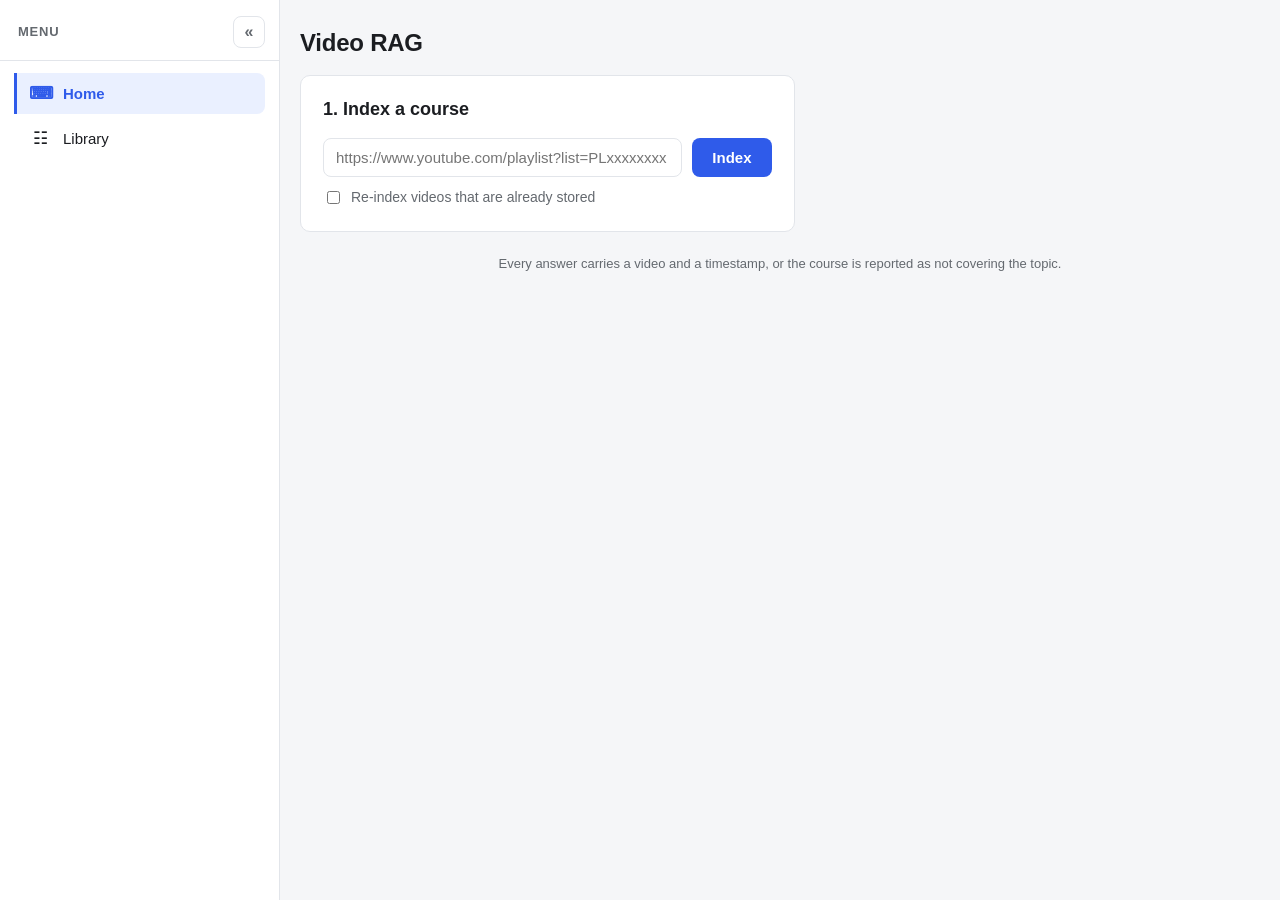
==== frontend/index.html @ bfab954c "The Retreival Augmented generation for Videos" ====
<!DOCTYPE html>
<html lang="en">

<head>
  <meta charset="utf-8" />
  <meta name="viewport" content="width=device-width, initial-scale=1" />
  <title>Video RAG - ask your course</title>
  <link rel="stylesheet" href="styles.css" />
</head>

<body>
  <div id="app-shell">
    <!-- Sidebar: navigation only. Home is the working page, Library is the
         picker page. Columns for each view live in the main area. -->
    <aside id="sidebar" aria-label="Sidebar">
      <div class="sidebar-head">
        <span class="sidebar-title">Menu</span>
        <button id="sidebar-collapse" type="button" class="icon-button" aria-label="Collapse sidebar"
          aria-controls="sidebar" title="Collapse sidebar">&#171;</button>
      </div>
      <nav class="sidebar-body" aria-label="Sections">
        <ul class="side-nav">
          <li>
            <button id="nav-home" type="button" class="side-link is-active" aria-current="page">
              <span class="side-icon" aria-hidden="true">&#9000;</span>
              <span>Home</span>
            </button>
          </li>
          <li>
            <button id="nav-library" type="button" class="side-link">
              <span class="side-icon" aria-hidden="true">&#9783;</span>
              <span>Library</span>
            </button>
          </li>
        </ul>
      </nav>
      <div id="sidebar-resizer" role="separator" aria-orientation="vertical" aria-label="Resize sidebar"
        title="Drag to resize"></div>
    </aside>

    <div class="shell-main">
      <button id="sidebar-expand" type="button" class="icon-button sidebar-expand" aria-label="Expand sidebar"
        aria-controls="sidebar" title="Expand sidebar" hidden>&#187;</button>
      <!-- Header: product name plus the two pieces of live state a user cares
           about, the API health and an optional API key. -->
      <header class="topbar">
        <div>
          <h1>Video RAG</h1>
        </div>
      </header>

      <!-- HOME VIEW: vertical two-column workflow. Left = index, then the
           video and its timestamps. Right = ask, then the answer text. -->
      <main id="view-home">
        <div class="home-grid">
          <div class="home-left">
            <section class="card">
              <h2>1. Index a course</h2>

              <form id="ingest-form" class="row">
                <input id="ingest-url" type="url" required
                  placeholder="https://www.youtube.com/playlist?list=PLxxxxxxxx" />
                <button id="ingest-button" type="submit">Index</button>
              </form>

              <label class="checkbox">
                <input id="ingest-force" type="checkbox" /> Re-index videos that are already stored
              </label>

              <p id="ingest-status" class="status" hidden></p>

              <div id="progress" class="progress" hidden>
                <div id="progress-bar" class="progress-bar"></div>
              </div>
            </section>

            <!-- Results land here, below the index card: timestamps first,
                 then the player. Shown only when an answer arrives. -->
            <section id="watch-card" class="card" hidden>
              <div id="sources" hidden>
                <h3>Watch the explanation</h3>
                <div id="primary-source"></div>

                <h3 id="secondary-title" hidden>Also mentioned in</h3>
                <div id="secondary-sources" class="chips"></div>
              </div>

              <!-- Shown on a refusal: proves the answer was a decision, not a failure. -->
              <div id="covers" hidden>
                <h3>What this course does cover</h3>
                <ul id="covers-list"></ul>
              </div>

              <div id="player" hidden>
                <iframe id="player-frame" title="Course video" allowfullscreen
                  allow="accelerometer; autoplay; encrypted-media; picture-in-picture"></iframe>
                <p id="player-caption" class="hint"></p>
              </div>
            </section>
          </div>

          <div class="home-right">
            <!-- Revealed after the first chunks land, so a new user meets the
                 index step first and the ask step second. -->
            <section id="ask-col" class="card" hidden>
              <h2>2. Ask a question</h2>

              <form id="ask-form">
                <div class="row">
                  <input id="course-id" list="known-courses" required
                    placeholder="Course id, for example PLxxxxxxxx" />
                  <datalist id="known-courses"></datalist>
                </div>
                <div class="row">
                  <input id="video-id" list="known-videos" placeholder="Video id (optional - one video only)" />
                  <datalist id="known-videos"></datalist>
                </div>
                <div class="row">
                  <input id="question" required maxlength="500" placeholder="where can we use hashmaps" />
                  <button id="ask-button" type="submit">Ask</button>
                </div>
              </form>

              <p id="ask-status" class="status" hidden></p>
            </section>

            <section id="answer-card" class="card" hidden>
              <div class="answer-head">
                <h2>Answer</h2>
                <span id="answer-badge" class="badge"></span>
                <span id="answer-score" class="score"></span>
                <div id="translation-tools" class="translation-tools" hidden>
                  <select id="translation-language" aria-label="Translation language">
                    <option value="">Translate to...</option>
                    <option value="English">English</option>
                    <option value="Hindi">Hindi</option>
                    <option value="Spanish">Spanish</option>
                    <option value="French">French</option>
                    <option value="German">German</option>
                    <option value="Portuguese">Portuguese</option>
                    <option value="Arabic">Arabic</option>
                    <option value="Japanese">Japanese</option>
                    <option value="Chinese">Chinese</option>
                  </select>
                  <button id="translate-button" class="translate-button" type="button"
                          aria-label="Translate answer with AI" title="Translate answer with AI"
                          disabled>
                    <svg aria-hidden="true" viewBox="0 0 24 24">
                      <path d="M12.87 15.07 10.33 12.56l.03-.03a17.52 17.52 0 0 0 3.71-6.3H17V4h-7V2H8v2H1v2h11.17a15.62 15.62 0 0 1-3 4.92A15.7 15.7 0 0 1 7 7H5a17.7 17.7 0 0 0 2.83 5.33L2.5 17.58 3.92 19l5.25-5.25 3.27 3.27.43-1.95ZM18.5 10h-2L12 22h2l1.12-3h4.75L21 22h2l-4.5-12Zm-2.62 7 1.62-4.33L19.12 17h-3.24Z"></path>
                    </svg>
                  </button>
                </div>
              </div>

              <p id="answer-message" class="message"></p>
              <p id="answer-text" class="answer-text"></p>
              <p id="translation-status" class="status" role="status" aria-live="polite" hidden></p>
            </section>
          </div>
        </div>
      </main>

      <!-- LIBRARY VIEW: already indexed courses as a list. Expanding a course
           lists its videos; Ask jumps back home with the selection applied. -->
      <main id="view-library" hidden>
        <section class="card">
          <h2>Library — already indexed</h2>
          <p class="hint">Everything stored in the database. Expand a course to see its videos, then press Ask to
            search that selection from Home.</p>

          <div class="row">
            <button id="library-refresh" type="button">Refresh library</button>
          </div>

          <p id="library-status" class="status" hidden></p>
          <ul id="library-list" class="lib-list"></ul>
        </section>
      </main>

      <footer>
        <p>Every answer carries a video and a timestamp, or the course is reported as not covering the topic.</p>
      </footer>
    </div><!-- /.shell-main -->
  </div><!-- /#app-shell -->

  <script src="app.js"></script>
</body>

</html>
---- frontend/styles.css ----
/*
 * One stylesheet, no framework. Colours live in CSS variables at the top so
 * the whole theme can be changed in one place.
 */

:root {
  --page: #f5f6f8;
  --card: #ffffff;
  --ink: #1b1d21;
  --muted: #64696f;
  --line: #e2e5ea;
  --accent: #2f5bea;
  --ok: #17795e;
  --warn: #9a6412;
  --refuse: #a33232;
  --sidebar: #ffffff;
  --sidebar-width: 280px;
  --sidebar-min: 200px;
  --sidebar-max: 440px;
}

* {
  box-sizing: border-box;
}

/* The hidden attribute must always win, even against rules like
   `main { display: flex }` that would otherwise override it. */
[hidden] {
  display: none !important;
}

body {
  margin: 0;
  padding: 0;
  background: var(--page);
  color: var(--ink);
  font-family: "Segoe UI", Arial, sans-serif;
  line-height: 1.55;
  -webkit-user-select: none;
  -moz-user-select: none;
  -ms-user-select: none;
  user-select: none;
}

/* RAG output stays copyable. Everything else on the page is chrome and
   must not be selectable. Inputs keep their native editing behaviour. */
#answer-text,
#answer-message,
#covers-list,
#covers-list li,
input,
textarea {
  -webkit-user-select: text;
  -moz-user-select: text;
  -ms-user-select: text;
  user-select: text;
}

#answer-text,
#answer-message {
  cursor: text;
}

/* --- App shell with enterprise sidebar ------------------------------------ */

#app-shell {
  display: flex;
  align-items: stretch;
  min-height: 100vh;
}

#sidebar {
  position: sticky;
  top: 0;
  flex: 0 0 auto;
  width: var(--sidebar-width);
  height: 100vh;
  display: flex;
  flex-direction: column;
  background: var(--sidebar);
  border-right: 1px solid var(--line);
  transition: margin-left 0.22s ease, width 0.22s ease;
}

#app-shell.sidebar-collapsed #sidebar {
  margin-left: calc(-1 * var(--sidebar-width));
  overflow: hidden;
}

#app-shell.sidebar-resizing #sidebar {
  transition: none;
}

.sidebar-head {
  display: flex;
  align-items: center;
  justify-content: space-between;
  gap: 8px;
  padding: 16px 14px 12px 18px;
  border-bottom: 1px solid var(--line);
}

.sidebar-title {
  font-size: 13px;
  font-weight: 700;
  text-transform: uppercase;
  letter-spacing: 0.06em;
  color: var(--muted);
}

.sidebar-body {
  flex: 1;
  overflow-y: auto;
  padding: 12px 14px;
}

#sidebar-resizer {
  position: absolute;
  top: 0;
  right: -3px;
  width: 6px;
  height: 100%;
  cursor: ew-resize;
  touch-action: none;
}

#sidebar-resizer:hover,
#sidebar-resizer:active {
  background: var(--accent);
  opacity: 0.35;
}

#app-shell.sidebar-collapsed #sidebar-resizer {
  display: none;
}

.shell-main {
  position: relative;
  flex: 1;
  min-width: 0;
  padding: 0 20px 48px;
}

.icon-button {
  flex: none;
  width: 32px;
  height: 32px;
  padding: 0;
  border: 1px solid var(--line);
  border-radius: 8px;
  background: var(--card);
  color: var(--muted);
  font-size: 16px;
  line-height: 1;
  font-weight: 700;
  cursor: pointer;
}

.icon-button:hover {
  color: var(--accent);
  border-color: var(--accent);
}

.icon-button:focus-visible {
  outline: 2px solid var(--accent);
  outline-offset: 2px;
}

.sidebar-expand {
  position: absolute;
  top: 18px;
  left: 12px;
  z-index: 5;
}

#app-shell:not(.sidebar-collapsed) .sidebar-expand {
  display: none;
}

/* --- Header: single title row (status + key UI removed) --------------------- */

.topbar {
  display: flex;
  align-items: center;
  max-width: 1180px;
  margin: 0 auto;
  padding: 24px 0 14px;
}

.topbar h1 {
  margin: 0;
  font-size: 24px;
  letter-spacing: -0.01em;
}

/* --- Cards ---------------------------------------------------------------- */

main {
  max-width: 1180px;
  margin: 0 auto;
  display: flex;
  flex-direction: column;
  gap: 18px;
}

.card {
  background: var(--card);
  border: 1px solid var(--line);
  border-radius: 10px;
  padding: 20px 22px 22px;
}

.card h2 {
  margin: 0 0 14px;
  font-size: 18px;
}

.card h3 {
  margin: 18px 0 8px;
  font-size: 14px;
  text-transform: uppercase;
  letter-spacing: 0.04em;
  color: var(--muted);
}

.hint {
  margin: 0 0 14px;
  color: var(--muted);
  font-size: 14px;
}

/* --- Form controls -------------------------------------------------------- */

.row {
  display: flex;
  gap: 10px;
  margin-bottom: 10px;
}

input[type="url"],
input[type="text"],
input[type="password"],
input:not([type]) {
  flex: 1;
  min-width: 0;
  padding: 10px 12px;
  border: 1px solid var(--line);
  border-radius: 8px;
  background: #fff;
  color: var(--ink);
  font-size: 15px;
  font-family: inherit;
}

input:focus {
  outline: 2px solid var(--accent);
  outline-offset: 1px;
}

button {
  padding: 10px 20px;
  border: 0;
  border-radius: 8px;
  background: var(--accent);
  color: #fff;
  font-size: 15px;
  font-family: inherit;
  font-weight: 600;
  cursor: pointer;
}

button:disabled {
  opacity: 0.55;
  cursor: progress;
}

.checkbox {
  display: flex;
  align-items: center;
  gap: 8px;
  font-size: 14px;
  color: var(--muted);
}

.checkbox input {
  flex: none;
}

/* --- Status and progress -------------------------------------------------- */

.status {
  margin: 12px 0 0;
  padding: 10px 12px;
  border-radius: 8px;
  background: #eef1f6;
  font-size: 14px;
}

.status-error {
  background: #fbecec;
  color: var(--refuse);
}

.status-ok {
  background: #e9f5f1;
  color: var(--ok);
}

.progress {
  height: 8px;
  margin-top: 10px;
  border-radius: 999px;
  background: #e6e9ef;
  overflow: hidden;
}

.progress-bar {
  height: 100%;
  width: 0;
  background: var(--accent);
  transition: width 0.3s ease;
}

/* --- Answer -------------------------------------------------------------- */

.answer-head {
  display: flex;
  align-items: center;
  gap: 10px;
}

.translation-tools {
  display: flex;
  align-items: center;
  gap: 6px;
  margin-left: auto;
}

.translation-tools select {
  max-width: 150px;
  padding: 6px 8px;
  border: 1px solid var(--line);
  border-radius: 6px;
  background: var(--card);
  color: var(--ink);
}

.translate-button {
  display: inline-flex;
  align-items: center;
  justify-content: center;
  width: 34px;
  height: 34px;
  padding: 6px;
  border: 1px solid var(--line);
  border-radius: 6px;
  background: var(--card);
  color: var(--accent);
  cursor: pointer;
}

.translate-button svg {
  width: 20px;
  height: 20px;
  fill: currentColor;
}

.translate-button:disabled {
  color: var(--muted);
  cursor: not-allowed;
  opacity: 0.6;
}

.answer-head h2 {
  margin: 0;
}

.badge {
  padding: 3px 10px;
  border-radius: 999px;
  background: #e6e9ef;
  color: var(--muted);
  font-size: 12px;
  font-weight: 600;
  text-transform: uppercase;
  letter-spacing: 0.03em;
}

.badge-ok {
  background: #e9f5f1;
  color: var(--ok);
}

.badge-warn {
  background: #fdf3e3;
  color: var(--warn);
}

.badge-refuse {
  background: #fbecec;
  color: var(--refuse);
}

.badge-muted {
  background: #e6e9ef;
  color: var(--muted);
}

.score {
  color: var(--muted);
  font-size: 12px;
}

.message {
  margin: 10px 0 0;
  font-weight: 600;
}

.answer-text {
  margin: 8px 0 0;
  white-space: pre-wrap;
}

/* Citation buttons: the primary source is prominent, the secondary ones are
   compact chips. Both seek the player to their own timestamp. */

.citation {
  display: inline-flex;
  align-items: baseline;
  gap: 8px;
  max-width: 100%;
  padding: 10px 14px;
  border: 1px solid var(--line);
  border-radius: 8px;
  background: #f3f6ff;
  color: var(--ink);
  font-weight: 600;
  text-align: left;
  cursor: pointer;
}

.citation .time {
  color: var(--accent);
  font-variant-numeric: tabular-nums;
}

.chips {
  display: flex;
  flex-wrap: wrap;
  gap: 8px;
}

.chips .citation {
  padding: 6px 10px;
  font-size: 13px;
  font-weight: 500;
}

.external {
  display: inline-block;
  margin-top: 8px;
  color: var(--accent);
  font-size: 13px;
}

#covers-list {
  margin: 0;
  padding-left: 20px;
  color: var(--muted);
  font-size: 14px;
}

/* --- Player -------------------------------------------------------------- */

#player {
  margin-top: 18px;
}

#player-frame {
  width: 100%;
  aspect-ratio: 16 / 9;
  border: 0;
  border-radius: 10px;
  background: #000;
}

#player-caption {
  margin: 8px 0 0;
}

/* --- Footer -------------------------------------------------------------- */

footer {
  max-width: 1180px;
  margin: 22px auto 0;
  color: var(--muted);
  font-size: 13px;
  text-align: center;
}

/* --- Sidebar navigation --------------------------------------------------- */

.side-nav {
  list-style: none;
  margin: 0;
  padding: 0;
  display: flex;
  flex-direction: column;
  gap: 4px;
}

.side-link {
  display: flex;
  align-items: center;
  gap: 12px;
  width: 100%;
  padding: 10px 12px;
  border: 0;
  border-left: 3px solid transparent;
  border-radius: 0 8px 8px 0;
  background: transparent;
  color: var(--ink);
  font-size: 15px;
  font-weight: 500;
  text-align: left;
  cursor: pointer;
}

.side-link:hover {
  background: #eef1f6;
}

.side-link.is-active {
  background: #eaf0ff;
  border-left-color: var(--accent);
  color: var(--accent);
  font-weight: 700;
}

.side-icon {
  flex: none;
  width: 22px;
  text-align: center;
  font-size: 17px;
}

/* --- Home view: vertical two-column workflow ------------------------------ */

.home-grid {
  display: grid;
  grid-template-columns: minmax(0, 1.05fr) minmax(0, 0.95fr);
  gap: 18px;
  align-items: start;
}

.home-left,
.home-right {
  display: flex;
  flex-direction: column;
  gap: 18px;
  min-width: 0;
}

@media (max-width: 1020px) {
  .home-grid {
    grid-template-columns: minmax(0, 1fr);
  }
}

/* --- Library view: indexed courses as a list ------------------------------ */

.lib-list {
  list-style: none;
  margin: 14px 0 0;
  padding: 0;
  display: flex;
  flex-direction: column;
  border: 1px solid var(--line);
  border-radius: 10px;
  overflow: hidden;
}

.lib-item + .lib-item {
  border-top: 1px solid var(--line);
}

.lib-course {
  display: flex;
  align-items: center;
  gap: 12px;
  width: 100%;
  padding: 13px 16px;
  border: 0;
  background: var(--card);
  color: var(--ink);
  font-size: 15px;
  text-align: left;
  cursor: pointer;
}

.lib-course:hover {
  background: #f3f6ff;
}

.lib-videos {
  list-style: none;
  margin: 0;
  padding: 0;
  background: #f8f9fb;
}

.lib-video {
  display: flex;
  align-items: center;
  gap: 12px;
  padding: 10px 16px 10px 40px;
  border-top: 1px solid var(--line);
  font-size: 14px;
}

.lib-title {
  flex: 1;
  min-width: 0;
  overflow: hidden;
  text-overflow: ellipsis;
  white-space: nowrap;
  font-weight: 600;
}

.lib-meta {
  flex: none;
  color: var(--muted);
  font-size: 12px;
  font-variant-numeric: tabular-nums;
}

.lib-chev {
  flex: none;
  color: var(--muted);
  font-size: 13px;
}

.lib-ask {
  flex: none;
  padding: 6px 12px;
  font-size: 13px;
}

.lib-loading {
  padding: 10px 16px 10px 40px;
  color: var(--muted);
  font-size: 13px;
}

.dot {
  flex: none;
  width: 10px;
  height: 10px;
  border-radius: 999px;
  background: var(--muted);
}

.dot-ok {
  background: var(--ok);
}

.dot-warn {
  background: var(--warn);
}

.dot-bad {
  background: var(--refuse);
}

@media (max-width: 640px) {
  .row {
    flex-direction: column;
  }
}

/* Small screens: the sidebar overlays the content instead of squeezing it. */
@media (max-width: 760px) {
  #sidebar {
    position: fixed;
    left: 0;
    z-index: 20;
    box-shadow: 8px 0 24px rgba(27, 29, 33, 0.12);
  }

  #sidebar-resizer {
    display: none;
  }
}
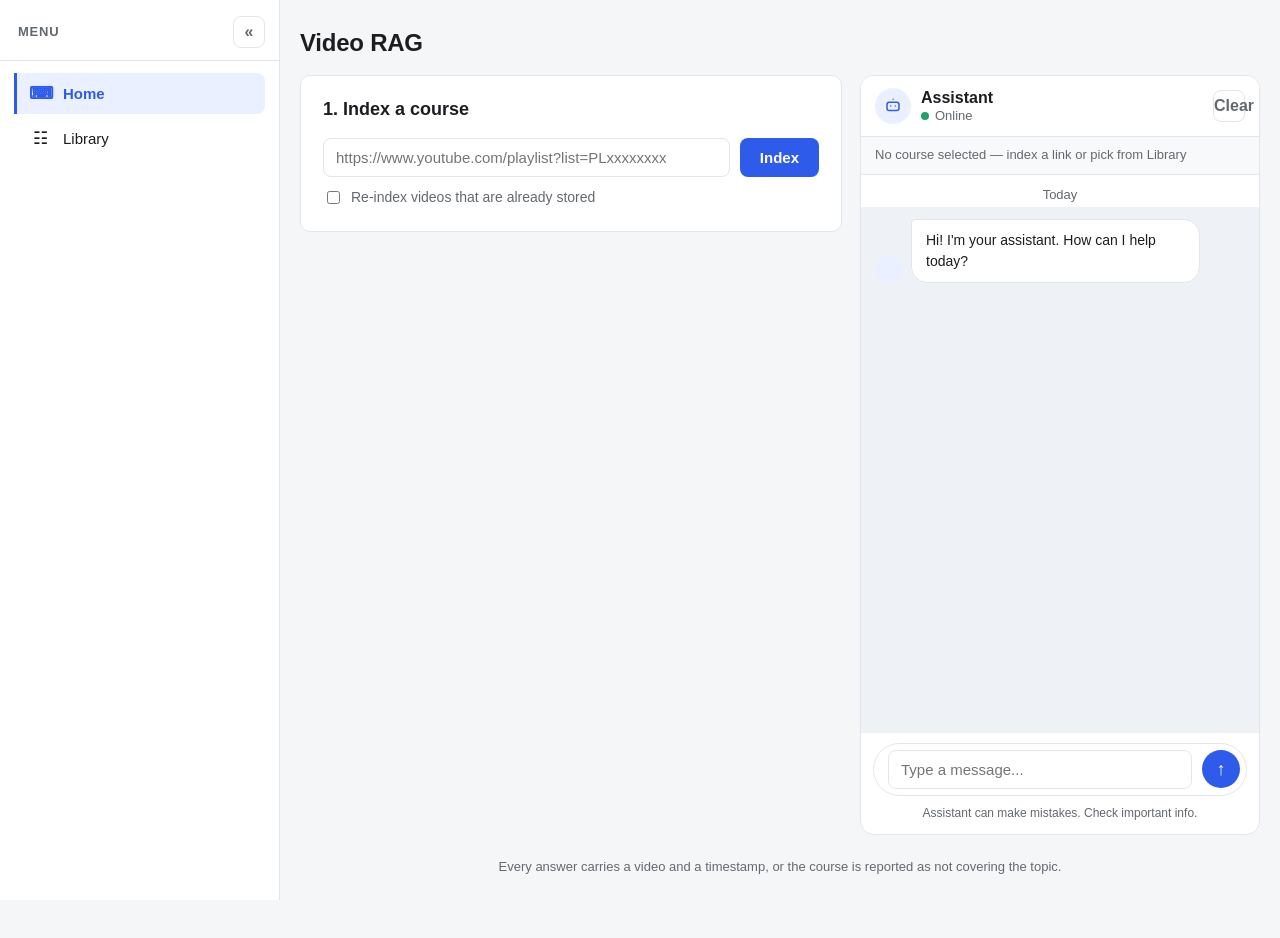
==== commit c65b5da7: "Chat threads in backend DB, chatbot UI with drag-resize, ingest dedup, Workflow docs, drop unused Do" ====
--- a/frontend/index.html
+++ b/frontend/index.html
@@ -49,8 +49,8 @@
         </div>
       </header>
 
-      <!-- HOME VIEW: vertical two-column workflow. Left = index, then the
-           video and its timestamps. Right = ask, then the answer text. -->
+      <!-- HOME VIEW: left = index + watch, right = chat only. There is no
+           separate "Ask a question" box: the chat input sends the question. -->
       <main id="view-home">
         <div class="home-grid">
           <div class="home-left">
@@ -100,35 +100,64 @@
           </div>
 
           <div class="home-right">
-            <!-- Revealed after the first chunks land, so a new user meets the
-                 index step first and the ask step second. -->
-            <section id="ask-col" class="card" hidden>
-              <h2>2. Ask a question</h2>
-
-              <form id="ask-form">
-                <div class="row">
-                  <input id="course-id" list="known-courses" required
-                    placeholder="Course id, for example PLxxxxxxxx" />
-                  <datalist id="known-courses"></datalist>
+            <!-- Single chat panel: header, course scope, thread, typing,
+                 input. Course/video ids stay as hidden state for the API. -->
+            <section id="chat-panel" class="chat-panel" aria-label="Course chat">
+              <div id="chat-resizer" role="separator" aria-orientation="vertical"
+                aria-label="Resize chat" title="Drag to resize"></div>
+              <div class="chat-panel-head">
+                <div class="assistant-id">
+                  <span class="assistant-avatar" aria-hidden="true">
+                    <svg viewBox="0 0 24 24" width="18" height="18" aria-hidden="true">
+                      <rect x="4" y="7" width="16" height="11" rx="3" fill="none" stroke="currentColor" stroke-width="2" />
+                      <circle cx="9" cy="12" r="1" fill="currentColor" />
+                      <circle cx="15" cy="12" r="1" fill="currentColor" />
+                      <line x1="12" y="7" x2="12" y="4" stroke="currentColor" stroke-width="2" />
+                      <circle cx="12" cy="3" r="1" fill="currentColor" />
+                    </svg>
+                  </span>
+                  <div class="assistant-meta">
+                    <strong id="chat-title">Assistant</strong>
+                    <span class="online"><span class="online-dot"></span>Online</span>
+                  </div>
                 </div>
-                <div class="row">
-                  <input id="video-id" list="known-videos" placeholder="Video id (optional - one video only)" />
-                  <datalist id="known-videos"></datalist>
+                <div class="chat-panel-actions">
+                  <button id="clear-chat" type="button" class="icon-button text-button" title="Clear this chat">Clear</button>
                 </div>
-                <div class="row">
-                  <input id="question" required maxlength="500" placeholder="where can we use hashmaps" />
-                  <button id="ask-button" type="submit">Ask</button>
-                </div>
+              </div>
+
+              <div class="chat-scope">
+                <span id="chat-course-label" class="chat-course-label">No course selected</span>
+                <button id="chat-scope-clear" type="button" class="chat-scope-x" aria-label="Clear video filter" title="Clear video filter" hidden>&times;</button>
+              </div>
+              <input id="course-id" type="hidden" />
+              <input id="video-id" type="hidden" />
+              <datalist id="known-courses"></datalist>
+              <datalist id="known-videos"></datalist>
+
+              <div class="chat-date-divider"><span>Today</span></div>
+
+              <div id="chat-thread" class="chat-thread" aria-live="polite"></div>
+
+              <div id="chat-typing" class="typing-row" hidden>
+                <span class="assistant-avatar sm" aria-hidden="true"></span>
+                <span class="typing-bubble"><span></span><span></span><span></span></span>
+              </div>
+
+              <p id="ask-status" class="status" hidden></p>
+
+              <form id="ask-form" class="chat-input-row" autocomplete="off">
+                <input id="question" required maxlength="500" placeholder="Type a message..." aria-label="Type a message" />
+                <button id="ask-button" type="submit" class="send-btn" aria-label="Send message" title="Send">&#8593;</button>
               </form>
-
-              <p id="ask-status" class="status" hidden></p>
-            </section>
-
-            <section id="answer-card" class="card" hidden>
-              <div class="answer-head">
-                <h2>Answer</h2>
+              <p class="chat-disclaimer">Assistant can make mistakes. Check important info.</p>
+
+              <!-- Latest-answer helpers reused by streaming/translation logic. -->
+              <div hidden aria-hidden="true">
                 <span id="answer-badge" class="badge"></span>
                 <span id="answer-score" class="score"></span>
+                <p id="answer-message" class="message"></p>
+                <p id="answer-text" class="answer-text"></p>
                 <div id="translation-tools" class="translation-tools" hidden>
                   <select id="translation-language" aria-label="Translation language">
                     <option value="">Translate to...</option>
@@ -150,11 +179,8 @@
                     </svg>
                   </button>
                 </div>
-              </div>
-
-              <p id="answer-message" class="message"></p>
-              <p id="answer-text" class="answer-text"></p>
-              <p id="translation-status" class="status" role="status" aria-live="polite" hidden></p>
+                <p id="translation-status" class="status" role="status" aria-live="polite" hidden></p>
+              </div>
             </section>
           </div>
         </div>
--- a/frontend/styles.css
+++ b/frontend/styles.css
@@ -46,6 +46,7 @@
    must not be selectable. Inputs keep their native editing behaviour. */
 #answer-text,
 #answer-message,
+.bubble,
 #covers-list,
 #covers-list li,
 input,
@@ -57,8 +58,366 @@
 }
 
 #answer-text,
-#answer-message {
+#answer-message,
+.bubble {
   cursor: text;
+}
+
+/* --- Chat resize: drag the left border to widen/narrow, double-click to ----
+   toggle between the default width and the widest that fits the screen. --- */
+
+:root {
+  --chat-width: 400px;
+  --chat-min: 340px;
+}
+
+.chat-panel {
+  position: relative;
+  display: flex;
+  flex-direction: column;
+  height: calc(100vh - 140px);
+  min-height: 480px;
+  background: var(--card);
+  border: 1px solid var(--line);
+  border-radius: 14px;
+  overflow: hidden;
+}
+
+#chat-resizer {
+  position: absolute;
+  top: 0;
+  left: -3px;
+  width: 8px;
+  height: 100%;
+  cursor: ew-resize;
+  touch-action: none;
+  z-index: 5;
+}
+
+#chat-resizer:hover,
+#chat-resizer:active {
+  background: var(--accent);
+  opacity: 0.35;
+}
+
+#app-shell.chat-resizing,
+#app-shell.chat-resizing * {
+  user-select: none !important;
+  cursor: ew-resize !important;
+}
+
+.chat-panel-head {
+  display: flex;
+  align-items: center;
+  justify-content: space-between;
+  gap: 10px;
+  padding: 12px 14px;
+  border-bottom: 1px solid var(--line);
+  background: #fff;
+}
+
+.assistant-id {
+  display: flex;
+  align-items: center;
+  gap: 10px;
+  min-width: 0;
+}
+
+.assistant-avatar {
+  flex: none;
+  width: 36px;
+  height: 36px;
+  display: inline-flex;
+  align-items: center;
+  justify-content: center;
+  border-radius: 999px;
+  background: #eaf0ff;
+  color: var(--accent);
+}
+
+.assistant-avatar.sm {
+  width: 28px;
+  height: 28px;
+}
+
+.assistant-meta {
+  display: flex;
+  flex-direction: column;
+  line-height: 1.25;
+  min-width: 0;
+}
+
+.assistant-meta strong,
+#chat-title {
+  font-size: 16px;
+}
+
+.online {
+  display: inline-flex;
+  align-items: center;
+  gap: 6px;
+  color: var(--muted);
+  font-size: 13px;
+}
+
+.online-dot {
+  width: 8px;
+  height: 8px;
+  border-radius: 999px;
+  background: #22a06b;
+}
+
+.chat-panel-actions {
+  display: flex;
+  align-items: center;
+  gap: 8px;
+}
+
+.text-button {
+  width: auto;
+  padding: 6px 14px;
+  font-size: 13px;
+  font-weight: 600;
+}
+
+.chat-scope {
+  display: flex;
+  align-items: center;
+  gap: 8px;
+  padding: 8px 14px;
+  border-bottom: 1px solid var(--line);
+  background: #f8f9fb;
+  font-size: 13px;
+  color: var(--muted);
+}
+
+.chat-course-label {
+  flex: 1;
+  min-width: 0;
+  overflow: hidden;
+  text-overflow: ellipsis;
+  white-space: nowrap;
+}
+
+.chat-scope-x {
+  flex: none;
+  width: 24px;
+  height: 24px;
+  padding: 0;
+  border-radius: 999px;
+  background: #eef1f6;
+  color: var(--muted);
+  font-size: 14px;
+  line-height: 1;
+}
+
+.chat-date-divider {
+  display: flex;
+  justify-content: center;
+  padding: 10px 0 2px;
+  color: var(--muted);
+  font-size: 13px;
+}
+
+.chat-thread {
+  flex: 1;
+  display: flex;
+  flex-direction: column;
+  gap: 12px;
+  overflow-y: auto;
+  padding: 12px 14px;
+  background: #eef1f6;
+  min-height: 220px;
+}
+
+.bubble-row {
+  display: flex;
+  gap: 8px;
+  align-items: flex-end;
+  max-width: 100%;
+}
+
+.bubble-row.user {
+  justify-content: flex-end;
+}
+
+.bubble {
+  max-width: 78%;
+  padding: 10px 14px;
+  border-radius: 16px;
+  font-size: 14px;
+  line-height: 1.5;
+  white-space: pre-wrap;
+  word-break: break-word;
+}
+
+.bubble-row.assistant .bubble {
+  background: #fff;
+  color: var(--ink);
+  border: 1px solid var(--line);
+  border-top-left-radius: 4px;
+}
+
+.bubble-row.user .bubble {
+  background: var(--accent);
+  color: #fff;
+  border-top-right-radius: 4px;
+}
+
+.bubble-meta {
+  display: flex;
+  flex-wrap: wrap;
+  align-items: center;
+  gap: 8px;
+  margin-top: 6px;
+}
+
+.bubble-row.assistant .bubble-meta .badge {
+  font-size: 11px;
+}
+
+.cite-link {
+  border: 0;
+  background: none;
+  padding: 0;
+  color: var(--accent);
+  font-size: 12px;
+  font-weight: 700;
+  cursor: pointer;
+  text-align: left;
+}
+
+.bubble-row.user .cite-link {
+  color: #fff;
+  text-decoration: underline;
+}
+
+.typing-row {
+  display: flex;
+  align-items: center;
+  gap: 8px;
+  padding: 0 14px 4px;
+  background: #eef1f6;
+}
+
+.typing-bubble {
+  display: inline-flex;
+  gap: 5px;
+  padding: 10px 14px;
+  border-radius: 16px;
+  border-top-left-radius: 4px;
+  background: #fff;
+  border: 1px solid var(--line);
+}
+
+.typing-bubble span {
+  width: 7px;
+  height: 7px;
+  border-radius: 999px;
+  background: #9aa1ab;
+  animation: typing-blink 1.2s infinite;
+}
+
+.typing-bubble span:nth-child(2) {
+  animation-delay: 0.15s;
+}
+
+.typing-bubble span:nth-child(3) {
+  animation-delay: 0.3s;
+}
+
+@keyframes typing-blink {
+  0%, 60%, 100% { opacity: 0.35; }
+  30% { opacity: 1; }
+}
+
+.chat-input-row {
+  display: flex;
+  gap: 10px;
+  align-items: center;
+  margin: 10px 12px 2px;
+  padding: 6px 6px 6px 14px;
+  border: 1px solid var(--line);
+  border-radius: 999px;
+  background: #fff;
+}
+
+.chat-input-row input {
+  flex: 1;
+  min-width: 0;
+  border: 0;
+  outline: none;
+  font-size: 14px;
+  font-family: inherit;
+  background: transparent;
+}
+
+.send-btn {
+  flex: none;
+  width: 38px;
+  height: 38px;
+  padding: 0;
+  border-radius: 999px;
+  font-size: 18px;
+  line-height: 1;
+}
+
+.chat-disclaimer {
+  margin: 6px 0 12px;
+  text-align: center;
+  color: var(--muted);
+  font-size: 12px;
+}
+
+.chat-empty {
+  align-self: center;
+  color: var(--muted);
+  font-size: 14px;
+  background: #fff;
+  border: 1px dashed var(--line);
+  border-radius: 12px;
+  padding: 12px 16px;
+}
+
+/* --- Home view: index/watch on the left, resizable chat on the right ------ */
+
+.home-grid {
+  display: grid;
+  grid-template-columns: minmax(280px, 1fr) minmax(0, var(--chat-width));
+  gap: 18px;
+  align-items: start;
+}
+
+.home-left {
+  display: flex;
+  flex-direction: column;
+  gap: 18px;
+  min-width: 0;
+}
+
+.home-right {
+  min-width: 0;
+  position: sticky;
+  top: 12px;
+}
+
+@media (max-width: 1020px) {
+  .home-grid {
+    grid-template-columns: minmax(0, 1fr);
+  }
+
+  .home-right {
+    position: static;
+  }
+
+  .chat-panel {
+    height: auto;
+    max-height: 82vh;
+  }
+
+  #chat-resizer {
+    display: none;
+  }
 }
 
 /* --- App shell with enterprise sidebar ------------------------------------ */
@@ -369,6 +728,45 @@
   color: var(--muted);
   cursor: not-allowed;
   opacity: 0.6;
+}
+
+/* Per-answer translation inside chat bubbles: icon in the meta row toggles
+   an inline language picker. Same endpoint as the original answer-box
+   feature (POST /translate); citations stay untouched. */
+
+.bubble-translate {
+  width: 28px;
+  height: 28px;
+  padding: 4px;
+  margin-left: auto;
+}
+
+.bubble-translate svg {
+  width: 16px;
+  height: 16px;
+}
+
+.translate-row {
+  display: flex;
+  align-items: center;
+  gap: 8px;
+  margin-top: 8px;
+}
+
+.translate-row select {
+  max-width: 160px;
+  padding: 5px 8px;
+  border: 1px solid var(--line);
+  border-radius: 6px;
+  background: var(--card);
+  color: var(--ink);
+  font-size: 13px;
+  font-family: inherit;
+}
+
+.translate-status {
+  color: var(--muted);
+  font-size: 12px;
 }
 
 .answer-head h2 {
@@ -544,29 +942,6 @@
   font-size: 17px;
 }
 
-/* --- Home view: vertical two-column workflow ------------------------------ */
-
-.home-grid {
-  display: grid;
-  grid-template-columns: minmax(0, 1.05fr) minmax(0, 0.95fr);
-  gap: 18px;
-  align-items: start;
-}
-
-.home-left,
-.home-right {
-  display: flex;
-  flex-direction: column;
-  gap: 18px;
-  min-width: 0;
-}
-
-@media (max-width: 1020px) {
-  .home-grid {
-    grid-template-columns: minmax(0, 1fr);
-  }
-}
-
 /* --- Library view: indexed courses as a list ------------------------------ */
 
 .lib-list {
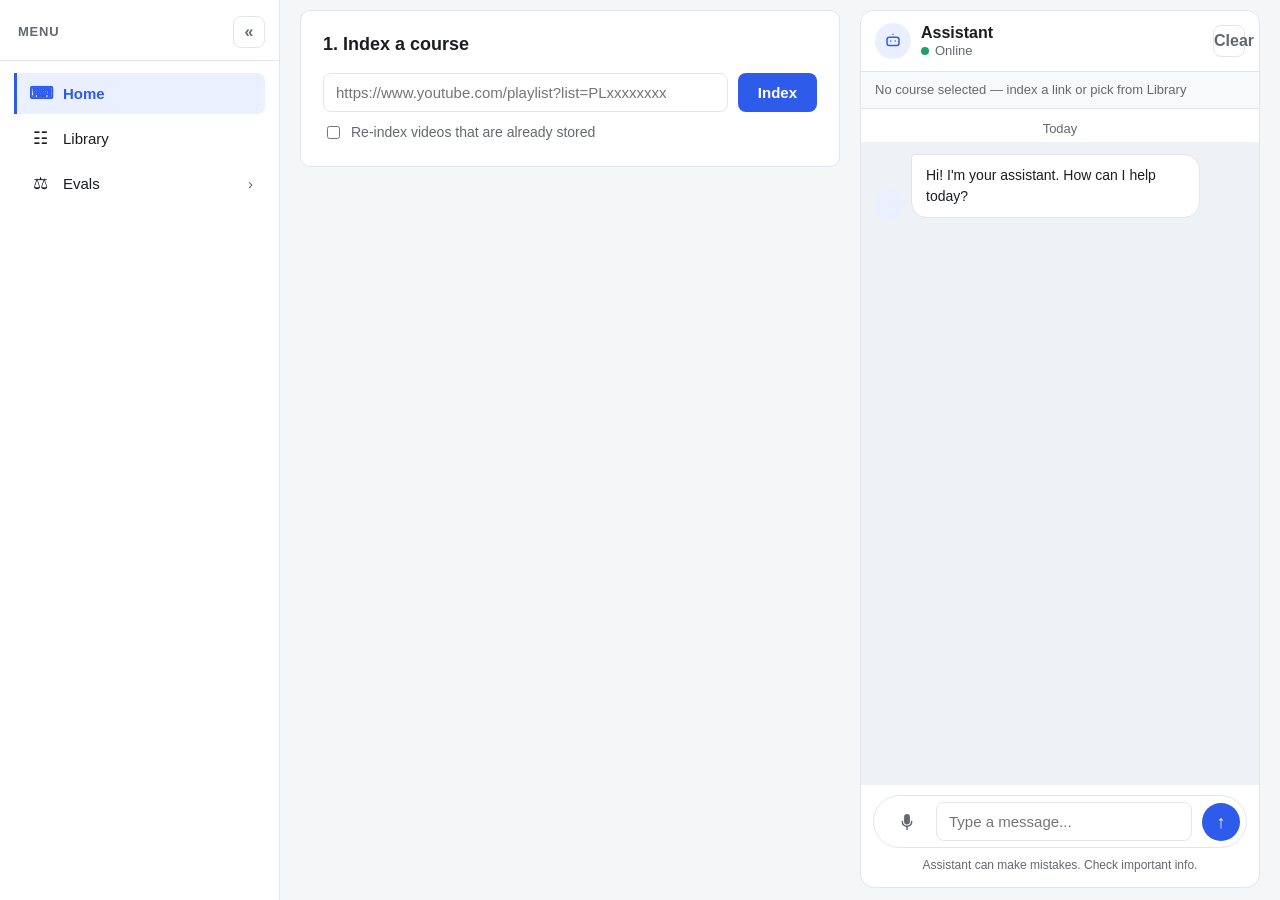
==== commit b15e8ce7: "Voice (Gnani STT/TTS), embedded eval dashboards, in-app playback, one-viewport UI - Voice in/out via" ====
--- a/frontend/index.html
+++ b/frontend/index.html
@@ -6,6 +6,7 @@
   <meta name="viewport" content="width=device-width, initial-scale=1" />
   <title>Video RAG - ask your course</title>
   <link rel="stylesheet" href="styles.css" />
+  <link rel="stylesheet" href="eval.css" />
 </head>
 
 <body>
@@ -32,6 +33,30 @@
               <span>Library</span>
             </button>
           </li>
+          <li>
+            <button id="nav-evals" type="button" class="side-link" aria-expanded="false"
+              aria-controls="eval-subnav" title="Evaluation pages">
+              <span class="side-icon" aria-hidden="true">&#9878;</span>
+              <span>Evals</span>
+              <span class="side-caret" aria-hidden="true">&#8250;</span>
+            </button>
+            <!-- Mini sidebar for the Evals entry: expands in place, below
+                 Library, and picks which evaluation dashboard to show. -->
+            <ul id="eval-subnav" class="side-subnav" hidden aria-label="Evaluation pages">
+              <li>
+                <button id="nav-eval-live" type="button" class="side-sublink">
+                  <span class="side-sub-icon" aria-hidden="true">&#9099;</span>
+                  <span>Live Evaluation</span>
+                </button>
+              </li>
+              <li>
+                <button id="nav-eval-golden" type="button" class="side-sublink">
+                  <span class="side-sub-icon" aria-hidden="true">&#10003;</span>
+                  <span>Golden dataset evaluation</span>
+                </button>
+              </li>
+            </ul>
+          </li>
         </ul>
       </nav>
       <div id="sidebar-resizer" role="separator" aria-orientation="vertical" aria-label="Resize sidebar"
@@ -41,13 +66,8 @@
     <div class="shell-main">
       <button id="sidebar-expand" type="button" class="icon-button sidebar-expand" aria-label="Expand sidebar"
         aria-controls="sidebar" title="Expand sidebar" hidden>&#187;</button>
-      <!-- Header: product name plus the two pieces of live state a user cares
-           about, the API health and an optional API key. -->
-      <header class="topbar">
-        <div>
-          <h1>Video RAG</h1>
-        </div>
-      </header>
+      <!-- Header removed: the product title added a whole top strip and the
+           page is expected to fit one screen. -->
 
       <!-- HOME VIEW: left = index + watch, right = chat only. There is no
            separate "Ask a question" box: the chat input sends the question. -->
@@ -74,27 +94,23 @@
               </div>
             </section>
 
-            <!-- Results land here, below the index card: timestamps first,
-                 then the player. Shown only when an answer arrives. -->
+            <!-- Results land here, below the index card: the embedded player
+                 only (no citation row or headings above it). On a refusal the
+                 coverage list explains the refusal was a decision. -->
             <section id="watch-card" class="card" hidden>
-              <div id="sources" hidden>
-                <h3>Watch the explanation</h3>
-                <div id="primary-source"></div>
-
-                <h3 id="secondary-title" hidden>Also mentioned in</h3>
-                <div id="secondary-sources" class="chips"></div>
-              </div>
-
               <!-- Shown on a refusal: proves the answer was a decision, not a failure. -->
               <div id="covers" hidden>
-                <h3>What this course does cover</h3>
+                <h3>What this course covers</h3>
                 <ul id="covers-list"></ul>
               </div>
 
               <div id="player" hidden>
                 <iframe id="player-frame" title="Course video" allowfullscreen
+                  referrerpolicy="strict-origin-when-cross-origin"
                   allow="accelerometer; autoplay; encrypted-media; picture-in-picture"></iframe>
                 <p id="player-caption" class="hint"></p>
+                <div id="player-resizer" role="separator" aria-orientation="horizontal"
+                  aria-label="Resize player" title="Drag to resize · double-click to auto-fit"></div>
               </div>
             </section>
           </div>
@@ -147,6 +163,13 @@
               <p id="ask-status" class="status" hidden></p>
 
               <form id="ask-form" class="chat-input-row" autocomplete="off">
+                <button id="mic-button" type="button" class="voice-button"
+                  aria-label="Record a voice question" title="Ask by voice">
+                  <svg viewBox="0 0 24 24" width="18" height="18" aria-hidden="true">
+                    <path fill="currentColor" d="M12 15a3.5 3.5 0 0 0 3.5-3.5V6a3.5 3.5 0 1 0-7 0v5.5A3.5 3.5 0 0 0 12 15Z"/>
+                    <path fill="currentColor" d="M18.5 11.5a.9.9 0 0 0-1.8 0 4.7 4.7 0 0 1-9.4 0 .9.9 0 0 0-1.8 0 6.5 6.5 0 0 0 5.6 6.4V21a.9.9 0 0 0 1.8 0v-3.1a6.5 6.5 0 0 0 5.6-6.4Z"/>
+                  </svg>
+                </button>
                 <input id="question" required maxlength="500" placeholder="Type a message..." aria-label="Type a message" />
                 <button id="ask-button" type="submit" class="send-btn" aria-label="Send message" title="Send">&#8593;</button>
               </form>
@@ -203,12 +226,134 @@
         </section>
       </main>
 
-      <footer>
-        <p>Every answer carries a video and a timestamp, or the course is reported as not covering the topic.</p>
-      </footer>
+      <!-- EVALS VIEW: the two dashboards from /eval, embedded in the app.
+           The sidebar's Evals submenu picks which one is visible; only one
+           of page-live / page-offline shows at a time. -->
+      <main id="view-eval" hidden>
+        <div class="eval-header">
+          <div class="eval-title-wrap">
+            <h2 id="eval-page-title">Live evaluation</h2>
+          </div>
+            <div class="eval-header-actions">
+            <div class="eval-system-row">
+              <span id="eval-system-dot" class="eval-system-dot"></span>
+              <span id="eval-system-status">Connecting…</span>
+              <span id="eval-system-queue" class="hint"></span>
+            </div>
+            <p id="eval-connection" class="status">Connecting…</p>
+          </div>
+        </div>
+
+        <div id="eval-page">
+          <!-- ================= LIVE EVALUATION ================= -->
+          <section id="page-live">
+            <div class="summary-grid" aria-label="Recent query summary">
+              <section class="summary-card">
+                <div class="summary-label">Recent queries</div>
+                <div id="summary-recent" class="summary-value">—</div>
+                <div class="summary-caption">Latest queries loaded</div>
+              </section>
+              <section class="summary-card">
+                <div class="summary-label">Answered</div>
+                <div id="summary-answered" class="summary-value">—</div>
+                <div class="summary-caption">Among recent queries</div>
+              </section>
+              <section class="summary-card">
+                <div class="summary-label">Needs review</div>
+                <div id="summary-review" class="summary-value">—</div>
+                <div class="summary-caption">Partial, not covered, or errors</div>
+              </section>
+              <section class="summary-card">
+                <div class="summary-label">Judge backlog</div>
+                <div id="summary-queue" class="summary-value">—</div>
+                <div class="summary-caption">Queued or running in recent queries</div>
+              </section>
+            </div>
+
+            <section class="live-workspace">
+              <section class="card recent-panel" aria-label="Recent queries">
+                <div class="recent-panel-head">
+                  <div>
+                    <h2>Recent queries</h2>
+                    <p id="live-count" class="recent-panel-sub">Loading recent queries…</p>
+                  </div>
+                  <button id="live-refresh" type="button" class="icon-button text-button">Refresh</button>
+                </div>
+                <input id="live-search" type="search" placeholder="Search questions or courses…" autocomplete="off" />
+                <section id="live-empty" class="card" hidden>
+                  <h2>No matching queries</h2>
+                  <p class="hint">Try another search or ask a question on the Home page.</p>
+                </section>
+                <div id="live-feed" aria-label="Query list"></div>
+              </section>
+              <section class="card selected-panel" aria-label="Selected query details">
+                <div id="selected-query-detail">
+                  <div class="selected-placeholder">Select a query to inspect its retrieval evidence and answer.</div>
+                </div>
+              </section>
+            </section>
+          </section>
+
+          <!-- ================= GOLDEN DATASET EVALUATION ================= -->
+          <section id="page-offline" hidden>
+            <section class="card">
+              <div id="eval-offline-head">
+                <span class="hint" id="eval-run-label">No runs yet</span>
+                <label class="hint" for="eval-run-sel">Run</label>
+                <select id="eval-run-sel"></select>
+                <label class="hint" for="eval-cmp-sel">Compare with</label>
+                <select id="eval-cmp-sel"></select>
+                <a id="eval-csv" class="hint" href="#">Export CSV</a>
+                <button id="eval-run-btn" type="button">Run eval</button>
+                <button id="eval-cancel-btn" type="button" hidden>Cancel run</button>
+                <button id="offline-refresh" type="button">Refresh</button>
+              </div>
+              <div id="eval-config-chips" class="hint" style="margin-top:8px"></div>
+              <div id="eval-status-strip" class="hint" style="margin-top:8px" hidden></div>
+            </section>
+
+            <section id="eval-empty" class="card" hidden>
+              <h2>No runs yet</h2>
+              <p class="hint">Run your first golden-set evaluation to populate this page. Either press
+              <b>Run eval</b> above, or from a terminal:</p>
+              <p><code id="eval-cli-hint">PYTHONPATH=backend\src .\.venv\Scripts\python.exe -m video_rag.cli eval-run --dataset backend\eval\golden_set.jsonl --label first</code></p>
+              <p class="hint">Judge metrics (incl. correctness) also need <b>VIDEO_RAG_JUDGE_MODEL</b> and the
+              classifier thresholds in <b>backend/eval/eval.yaml</b> — still unset, by design.</p>
+            </section>
+
+            <section class="card">
+              <h2>All metrics</h2>
+              <p class="hint">Current run against the comparison run and your targets.</p>
+              <div id="eval-metrics-table"></div>
+            </section>
+
+            <div class="eval-tiles">
+              <section class="card">
+                <h2>Lowest-scoring questions</h2>
+                <p class="hint">Open a row for the query, retrieved chunks and the answer.</p>
+                <div id="eval-lowest"></div>
+              </section>
+              <section class="card">
+                <h2>Failures by likely cause</h2>
+                <div id="eval-failures"></div>
+              </section>
+            </div>
+          </section>
+        </div>
+        <footer class="eval-footer" hidden></footer>
+
+        <!-- Question trace drawer (golden dataset page, fixed overlay). -->
+        <aside id="eval-drawer" hidden aria-label="Question trace">
+          <button id="eval-drawer-close" type="button">Close ×</button>
+          <div id="eval-drawer-body"></div>
+        </aside>
+      </main>
+
     </div><!-- /.shell-main -->
   </div><!-- /#app-shell -->
 
+  <script src="eval-lib.js"></script>
+  <script src="eval-dashboard.js"></script>
   <script src="app.js"></script>
 </body>
 
--- a/frontend/styles.css
+++ b/frontend/styles.css
@@ -75,8 +75,11 @@
   position: relative;
   display: flex;
   flex-direction: column;
-  height: calc(100vh - 140px);
-  min-height: 480px;
+  /* Fills the viewport: topbar + footer were removed so the home screen
+     never scrolls (100vh minus the 22px of shell padding). */
+  height: calc(100vh - 22px);
+  height: calc(100dvh - 22px);
+  min-height: 420px;
   background: var(--card);
   border: 1px solid var(--line);
   border-radius: 14px;
@@ -362,6 +365,61 @@
   line-height: 1;
 }
 
+/* Mic button, left of the chat input: same round shape as the send button.
+   .recording = capturing audio, .busy = converting/uploading (disabled). */
+.voice-button {
+  flex: none;
+  display: inline-flex;
+  align-items: center;
+  justify-content: center;
+  width: 38px;
+  height: 38px;
+  padding: 0;
+  border: 0;
+  border-radius: 999px;
+  background: transparent;
+  color: var(--muted);
+  cursor: pointer;
+}
+
+.voice-button svg {
+  width: 20px;
+  height: 20px;
+  fill: currentColor;
+}
+
+.voice-button:hover {
+  color: var(--accent);
+}
+
+.voice-button.recording {
+  color: #d33; /* var(--danger) is not defined in this stylesheet */
+  animation: mic-pulse 1.4s ease-in-out infinite;
+}
+
+.voice-button.busy {
+  color: var(--accent);
+  opacity: 0.6;
+  cursor: wait;
+}
+
+@keyframes mic-pulse {
+  0%, 100% { box-shadow: 0 0 0 0 rgba(221, 51, 51, 0.35); }
+  50% { box-shadow: 0 0 0 6px rgba(221, 51, 51, 0); transform: scale(1.08); }
+}
+
+/* Speaker button in an answer bubble while the answer is being read: the
+   icon stays on (same accent as idle translate buttons) with a soft glow. */
+.translate-button.voice-speaker.speaking {
+  color: #197a3c;
+  animation: speaker-pulse 1.2s ease-in-out infinite;
+}
+
+@keyframes speaker-pulse {
+  0%, 100% { box-shadow: 0 0 0 0 rgba(25, 122, 60, 0.3); }
+  50% { box-shadow: 0 0 0 4px rgba(25, 122, 60, 0); }
+}
+
 .chat-disclaimer {
   margin: 6px 0 12px;
   text-align: center;
@@ -393,6 +451,12 @@
   flex-direction: column;
   gap: 18px;
   min-width: 0;
+  /* The watch card (player) can grow tall: scroll inside the left column
+     instead of stretching the page beyond the viewport. */
+  max-height: calc(100vh - 22px);
+  max-height: calc(100dvh - 22px);
+  overflow-y: auto;
+  padding-right: 2px;
 }
 
 .home-right {
@@ -497,7 +561,9 @@
   position: relative;
   flex: 1;
   min-width: 0;
-  padding: 0 20px 48px;
+  /* No topbar and no footer in the app: 10px top + 12px bottom is the only
+     chrome, so the views can size to one viewport (100vh - 22px). */
+  padding: 10px 20px 12px;
 }
 
 .icon-button {
@@ -871,19 +937,57 @@
 /* --- Player -------------------------------------------------------------- */
 
 #player {
-  margin-top: 18px;
-}
-
+  margin-top: 4px;
+}
+
+/* The player is the citation view and must fit the viewport together with
+   the index card above it: 16:9 is capped at the height left below the index
+   card, and YouTube letterboxes inside the frame, so the watch section never
+   becomes something to scroll. A custom height (dragged via the resizer)
+   overrides the cap: --player-height is only set while a user height exists. */
 #player-frame {
   width: 100%;
   aspect-ratio: 16 / 9;
+  height: var(--player-height, auto);
+  max-height: calc(100vh - 380px);
+  max-height: calc(100dvh - 380px);
   border: 0;
   border-radius: 10px;
   background: #000;
 }
 
+/* A dragged player may exceed the viewport cap (the user asked for the
+   height): lift the cap only while a custom height is set. */
+#player-frame.player-height-custom {
+  max-height: none;
+}
+
 #player-caption {
-  margin: 8px 0 0;
+  margin: 6px 0 0;
+}
+
+/* Drag handle under the player: sets a custom height, double-click resets
+   to auto-fit. Width follows the left column (chat resizer widens it). */
+#player-resizer {
+  width: 72px;
+  height: 6px;
+  margin: 10px auto 0;
+  border-radius: 999px;
+  background: var(--line);
+  cursor: ns-resize;
+  touch-action: none;
+}
+
+#player-resizer:hover,
+#player-resizer:active {
+  background: var(--accent);
+  opacity: 0.5;
+}
+
+#app-shell.player-resizing,
+#app-shell.player-resizing * {
+  user-select: none !important;
+  cursor: ns-resize !important;
 }
 
 /* --- Footer -------------------------------------------------------------- */
@@ -942,6 +1046,63 @@
   font-size: 17px;
 }
 
+/* --- Evals mini sidebar: expands in place under the Evals entry ---------- */
+
+.side-link .side-caret {
+  flex: none;
+  margin-left: auto;
+  color: var(--muted);
+  transition: transform 0.15s ease;
+}
+
+.side-link[aria-expanded="true"] .side-caret {
+  transform: rotate(90deg);
+}
+
+.side-subnav {
+  list-style: none;
+  margin: 2px 0 6px;
+  padding: 0;
+  display: flex;
+  flex-direction: column;
+  gap: 2px;
+}
+
+.side-sublink {
+  display: flex;
+  align-items: center;
+  gap: 10px;
+  width: 100%;
+  padding: 8px 12px 8px 34px;
+  border: 0;
+  border-left: 3px solid transparent;
+  border-radius: 0 8px 8px 0;
+  background: transparent;
+  color: var(--ink);
+  font-size: 14px;
+  font-weight: 500;
+  text-align: left;
+  cursor: pointer;
+}
+
+.side-sublink:hover {
+  background: #eef1f6;
+}
+
+.side-sublink.is-active {
+  background: #eaf0ff;
+  border-left-color: var(--accent);
+  color: var(--accent);
+  font-weight: 700;
+}
+
+.side-sub-icon {
+  flex: none;
+  width: 18px;
+  text-align: center;
+  font-size: 14px;
+}
+
 /* --- Library view: indexed courses as a list ------------------------------ */
 
 .lib-list {
--- a/frontend/eval.css
+++ b/frontend/eval.css
@@ -0,0 +1,266 @@
+/*
+ * Styles for the evaluation dashboards embedded in the main app
+ * (index.html). Adapted from the page-scoped block in eval.html:
+ * the standalone /eval page's own sidebar and shell rules are dropped
+ * because the app sidebar submenu replaces them, and rules that would
+ * leak into the Home/Library views (body, .topbar, .badge, .status)
+ * are restricted to the eval view / drawer containers.
+ */
+
+/* While an evaluation dashboard is open the page behaves like the /eval
+   console: the shell around it is dropped and the dashboard fills the
+   viewport below the app chrome (22px of shell padding). */
+body.eval-active { overflow: hidden; }
+
+#view-eval {
+  width: 100%;
+  max-width: 1180px;
+  height: calc(100vh - 22px); /* viewport minus the shell padding */
+  height: calc(100dvh - 22px);
+  min-height: 420px;
+  margin: 0 auto;
+}
+
+/* --- evaluation header -------------------------------------------------- */
+.eval-header {
+  flex: none;
+  display: flex;
+  align-items: flex-start;
+  justify-content: space-between;
+  gap: 18px;
+}
+.eval-title-wrap { min-width: 0; }
+.eval-eyebrow { margin: 0 0 5px; color: var(--muted); font-size: 10px;
+  font-weight: 700; letter-spacing: .09em; text-transform: uppercase; }
+.eval-header h2 { margin: 0; font-size: 21px; line-height: 1.2; }
+.eval-subtitle { margin: 5px 0 0; color: var(--muted); font-size: 12px; }
+.eval-header-actions { display: flex; flex-direction: column; align-items: flex-end;
+  gap: 6px; flex: none; }
+#eval-connection { margin: 0; padding: 7px 11px; border-radius: 20px;
+  font-size: 12px; white-space: nowrap; }
+/* System strip (was the "System" block of the standalone eval sidebar). */
+.eval-system-row { display: flex; align-items: center; gap: 8px; }
+#eval-system-status { color: var(--muted); font-size: 12px; }
+#eval-system-queue { color: var(--muted); font-size: 11px; }
+.eval-system-dot { width: 7px; height: 7px; border-radius: 50%;
+  background: #748198; flex: none; }
+.eval-system-dot.ok { background: #42c99a; }
+.eval-system-dot.warn { background: #e4ac4f; }
+
+/* --- dashboard body ------------------------------------------------------ */
+#eval-page {
+  display: flex; flex: 1; flex-direction: column; min-width: 0; min-height: 0;
+  width: 100%; gap: 16px; overflow: hidden;
+}
+#page-live { display: flex; flex: 1; flex-direction: column;
+  min-width: 0; min-height: 0; gap: 12px; }
+#page-offline { flex: 1; min-height: 0; overflow: auto; }
+.eval-footer { flex: none; padding-top: 8px; color: var(--muted); font-size: 12px; }
+#eval-offline-head { display: flex; align-items: center; gap: 10px; flex-wrap: wrap; }
+#eval-offline-head select, #eval-offline-head input {
+  font: inherit; padding: 7px 10px;
+  border-radius: 8px; border: 1px solid var(--line);
+  background: var(--card); color: var(--ink); }
+#eval-live { font-size: 13px; color: var(--muted); }
+
+/* --- live feed ------------------------------------------------------------ */
+.live-intro { padding: 22px 24px; }
+.quality-note { flex: none; margin: 0; padding: 8px 11px; border: 1px solid var(--line);
+  border-left: 3px solid var(--warn); border-radius: 8px; background: var(--page);
+  color: var(--muted); font-size: 11px; }
+.quality-note strong { color: var(--ink); }
+.summary-grid { display: grid; flex: none; grid-template-columns: repeat(4,minmax(0,1fr)); gap: 10px; }
+.summary-card { min-width: 0; padding: 12px 15px; border: 1px solid var(--line);
+  border-radius: 10px; background: var(--card); }
+.summary-label { color: var(--muted); font-size: 9px; font-weight: 700;
+  letter-spacing: .07em; text-transform: uppercase; }
+.summary-value { margin-top: 5px; color: var(--ink); font-size: 21px; font-weight: 700;
+  line-height: 1.1; font-variant-numeric: tabular-nums; }
+.summary-caption { margin-top: 4px; color: var(--muted); font-size: 10px;
+  overflow: hidden; text-overflow: ellipsis; white-space: nowrap; }
+.live-workspace { display: grid; flex: 1; grid-template-columns: minmax(260px, .37fr) minmax(0,1fr);
+  gap: 12px; min-width: 0; min-height: 0; }
+.recent-panel, .selected-panel { display: flex; flex-direction: column; min-width: 0; min-height: 0;
+  margin: 0; padding: 15px; overflow: hidden; }
+.recent-panel-head { display: flex; align-items: flex-start; justify-content: space-between; gap: 8px; }
+.recent-panel h2, .selected-panel h2 { margin: 0; font-size: 14px; }
+.recent-panel-sub { margin: 3px 0 0; color: var(--muted); font-size: 10px; }
+#live-refresh { flex: none; width: auto; height: auto; padding: 6px 10px; font-size: 11px; }
+#live-search { width: 100%; min-height: 34px; margin: 12px 0 8px; padding: 7px 10px;
+  border: 1px solid var(--line); border-radius: 7px; color: var(--ink); background: #fbfcfe;
+  font: inherit; font-size: 11px; }
+#live-feed { display: flex; flex: 1; flex-direction: column; gap: 3px; min-height: 0;
+  margin: 0; overflow: auto; }
+.query-item { display: flex; flex-direction: column; align-items: stretch; gap: 6px;
+  width: 100%; padding: 10px 10px; border: 1px solid transparent; border-radius: 8px;
+  color: var(--ink); background: transparent; text-align: left; cursor: pointer; }
+.query-item:hover { background: #f7f8fb; }
+.query-item[aria-pressed="true"] { border-color: #cbd8ff; background: #eef3ff; }
+.query-item-title { overflow: hidden; font-size: 11px; font-weight: 650; text-overflow: ellipsis;
+  white-space: nowrap; }
+.query-item-sub { display: flex; align-items: center; justify-content: space-between; gap: 8px;
+  min-width: 0; color: var(--muted); font-size: 9px; }
+.query-item-course { overflow: hidden; text-overflow: ellipsis; white-space: nowrap; }
+.query-item-meta { display: flex; align-items: center; flex-wrap: wrap; gap: 4px; }
+.query-item .badge { padding: 2px 6px; font-size: 8px; }
+.query-item .score-pill { padding: 2px 5px; font-size: 8px; }
+.selected-panel { padding: 17px 19px; }
+#selected-query-detail { display: flex; flex: 1; flex-direction: column; gap: 12px;
+  min-height: 0; overflow: auto; }
+.selected-placeholder { display: grid; flex: 1; place-items: center; min-height: 180px;
+  color: var(--muted); text-align: center; font-size: 12px; }
+.detail-heading { display: flex; align-items: flex-start; justify-content: space-between; gap: 14px; }
+.detail-heading h2 { font-size: 17px; overflow-wrap: anywhere; }
+.detail-heading-sub { margin: 5px 0 0; color: var(--muted); font-size: 10px; }
+.detail-status { flex: none; }
+.detail-meta { color: var(--muted); font-size: 10px; overflow-wrap: anywhere; }
+.detail-metrics { display: grid; grid-template-columns: repeat(3,minmax(0,1fr)); gap: 8px; }
+.detail-metric { min-width: 0; padding: 10px 11px; border: 1px solid var(--line);
+  border-radius: 8px; background: #fbfcfe; }
+.detail-metric-label { color: var(--muted); font-size: 9px; font-weight: 650;
+  letter-spacing: .04em; text-transform: uppercase; }
+.detail-metric-value { margin-top: 5px; font-size: 19px; font-weight: 700;
+  font-variant-numeric: tabular-nums; }
+.detail-metric-note { margin-top: 3px; color: var(--muted); font-size: 9px;
+  overflow-wrap: anywhere; }
+.section-heading { display: flex; align-items: baseline; justify-content: space-between; gap: 10px;
+  margin: 2px 0 0; }
+.section-heading h3 { margin: 0; font-size: 12px; }
+.section-heading span { color: var(--muted); font-size: 9px; text-align: right; }
+
+/* Score table for the selected query's retrieval evidence. */
+.score-table-wrap { width: 100%; overflow-x: auto; border: 1px solid var(--line);
+  border-radius: 8px; }
+.score-table { width: 100%; min-width: 620px; border-collapse: collapse; font-size: 10px; }
+.score-table th, .score-table td { text-align: left; padding: 5px 7px;
+  border-bottom: 1px solid var(--line); font-variant-numeric: tabular-nums; }
+.score-table th { color: var(--muted); font-weight: 600; }
+.score-table tr.senttd { background: color-mix(in srgb, var(--accent) 7%, transparent); }
+.cite-line { display: flex; gap: 8px; align-items: center; flex-wrap: wrap; margin-top: 6px; }
+.excerpt { border: 1px solid var(--line); border-radius: 8px;
+  padding: 7px 9px; font-size: 10px; }
+.excerpt .ex-head { color: var(--muted); font-size: 12px; margin-bottom: 3px; }
+.excerpt p { margin: 0; }
+.live-answer { padding: 8px 10px; border-radius: 8px; background: var(--page);
+  white-space: pre-wrap; overflow-wrap: anywhere; font-size: 11px; user-select: text; }
+.scoring-wait { font-size: 12px; color: var(--muted); }
+.judge-line { font-size: 12px; color: var(--muted); overflow-wrap: anywhere; }
+.judge-line strong { color: var(--ink); }
+.metric-error { color: var(--refuse); }
+.metric-na { color: var(--muted); font-style: italic; }
+.claim-checks { margin: 6px 0 10px 18px; padding: 0 0 0 8px; color: var(--muted);
+  font-size: 12px; }
+.claim-checks li { margin: 4px 0; }
+
+/* --- badges: scoped so the app's chat badges keep their own look ---------- */
+#eval-page .badge, #eval-drawer .badge {
+  display: inline-block; font-size: 11px; font-weight: 700;
+  padding: 2px 9px; border-radius: 20px; }
+#eval-page .badge-ok, #eval-drawer .badge-ok {
+  color: var(--ok); background: color-mix(in srgb, var(--ok) 12%, transparent); }
+#eval-page .badge-warn, #eval-drawer .badge-warn {
+  color: var(--warn); background: color-mix(in srgb, var(--warn) 12%, transparent); }
+#eval-page .badge-refuse, #eval-drawer .badge-refuse {
+  color: var(--refuse); background: color-mix(in srgb, var(--refuse) 12%, transparent); }
+#eval-page .badge-idle, #eval-drawer .badge-idle {
+  color: var(--muted); border: 1px solid var(--line); }
+#eval-page .badge-scored, #eval-drawer .badge-scored {
+  color: #fff; background: var(--muted); }
+
+/* --- offline golden-set checks ------------------------------------------- */
+.eval-tiles { display: grid; grid-template-columns: repeat(2, 1fr); gap: 14px; flex: none; }
+.eval-table { width: 100%; border-collapse: collapse; font-size: 14px; }
+.eval-table th, .eval-table td { text-align: left; padding: 7px 8px;
+  border-bottom: 1px solid var(--line); font-variant-numeric: tabular-nums; }
+.eval-table th { color: var(--muted); font-weight: 600; }
+.eval-group { color: var(--muted); font-size: 12px; text-transform: uppercase;
+  letter-spacing: 0.05em; padding-top: 12px !important; }
+.pill { display: inline-block; font-size: 12px; font-weight: 700;
+  padding: 2px 10px; border-radius: 20px; }
+.pill-ok { color: var(--ok); background: color-mix(in srgb, var(--ok) 12%, transparent); }
+.pill-bad { color: var(--refuse); background: color-mix(in srgb, var(--refuse) 12%, transparent); }
+.pill-none { color: var(--muted); border: 1px solid var(--line); }
+.score-pill { color: var(--ink); background: var(--page); border: 1px solid var(--line);
+  white-space: nowrap; }
+.score-pill.pill-bad { color: var(--refuse); }
+.score-pill.pill-none { color: var(--muted); }
+.bar-row { display: grid; grid-template-columns: 170px 1fr 52px; gap: 10px;
+  align-items: center; margin-top: 10px; font-size: 14px; }
+.bar-track { height: 10px; border-radius: 5px; background: var(--line); }
+.bar-fill { height: 100%; border-radius: 5px; background: var(--accent); }
+.bar-val { text-align: right; font-variant-numeric: tabular-nums; }
+.qrow { width: 100%; text-align: left; font: inherit; background: none;
+  border: none; border-bottom: 1px solid var(--line); padding: 10px 4px;
+  cursor: pointer; display: grid;
+  grid-template-columns: 1fr 150px 90px 60px; gap: 8px; align-items: center;
+  border-radius: 0; color: var(--ink); }
+.qrow:hover { background: var(--page); }
+.cause-tag { font-size: 12px; padding: 2px 8px; border-radius: 12px;
+  background: var(--page); border: 1px solid var(--line); }
+.eval-chunk { border: 1px solid var(--line); border-radius: 8px;
+  padding: 8px 10px; margin-top: 8px; font-size: 13px; }
+.eval-chunk.rel { border-color: var(--ok); }
+.eval-snippet { user-select: text; margin: 4px 0 0; }
+
+/* Fixed trace drawer, shared by both dashboards. */
+#eval-drawer { position: fixed; top: 0; right: 0; bottom: 0; width: min(560px, 94vw);
+  background: var(--card); border-left: 1px solid var(--line); z-index: 50;
+  overflow-y: auto; padding: 18px; }
+#eval-drawer button { border: 1px solid var(--line); background: var(--card);
+  color: var(--ink); }
+#eval-drawer h2 { margin: 14px 0 6px; font-size: 17px; }
+#eval-drawer h3 { margin: 14px 0 6px; font-size: 13px; text-transform: uppercase;
+  letter-spacing: .04em; color: var(--muted); }
+#eval-drawer p { margin: 6px 0; }
+
+@media (max-width: 640px) { .live-head { grid-template-columns: 1fr; } }
+
+@media (max-width: 1050px) {
+  .live-workspace { grid-template-columns: minmax(230px,.4fr) minmax(0,1fr); }
+}
+
+@media (max-width: 780px) {
+  .live-head { grid-template-columns: auto minmax(0, 1fr); gap: 8px 12px; }
+  .live-badges { grid-column: 1 / -1; justify-content: flex-start; }
+  .bar-row { grid-template-columns: minmax(90px, 150px) minmax(40px, 1fr) 48px; }
+  .qrow { grid-template-columns: minmax(0, 1fr) 120px 72px 48px; }
+}
+
+/* Small screens: let the page scroll again instead of the fixed console. */
+@media (max-width: 760px) {
+  body.eval-active { overflow: auto; }
+  #view-eval { height: auto; min-height: 0; }
+  #eval-page, #page-live { flex: none; overflow: visible; }
+  .summary-grid { grid-template-columns: repeat(2,minmax(0,1fr)); gap: 7px; }
+  .summary-card { padding: 10px; }
+  .summary-value { font-size: 18px; }
+  .live-workspace { display: flex; flex-direction: column; min-height: auto; }
+  .recent-panel { min-height: 180px; max-height: 280px; }
+  #live-feed { flex: 1; }
+  .selected-panel { min-height: 420px; overflow: visible; }
+  #selected-query-detail { overflow: visible; }
+}
+
+@media (max-width: 520px) {
+  .live-intro { padding: 18px; }
+  .live-card { padding: 14px; }
+  .live-head { grid-template-columns: minmax(0, 1fr); }
+  .live-badges { grid-column: auto; }
+  .eval-tiles { grid-template-columns: 1fr; }
+  .bar-row { grid-template-columns: minmax(78px, 110px) minmax(30px, 1fr) 42px; gap: 7px; font-size: 12px; }
+  .qrow { grid-template-columns: minmax(0, 1fr) auto; }
+  .qrow > :nth-child(2), .qrow > :nth-child(3) { display: none; }
+  #eval-offline-head > * { max-width: 100%; }
+}
+
+@media (max-width: 480px) {
+  .eval-header-actions { gap: 0; }
+  #eval-connection { padding: 6px 8px; font-size: 9px; }
+  .detail-metrics { grid-template-columns: 1fr; }
+  .detail-metric { display: grid; grid-template-columns: minmax(0,1fr) auto;
+    align-items: center; gap: 3px 8px; }
+  .detail-metric-value { grid-column: 2; grid-row: 1 / span 2; }
+  .detail-metric-note { grid-column: 1; margin: 0; }
+  .detail-heading { flex-direction: column; }
+  .selected-panel { padding: 13px; }
+}
